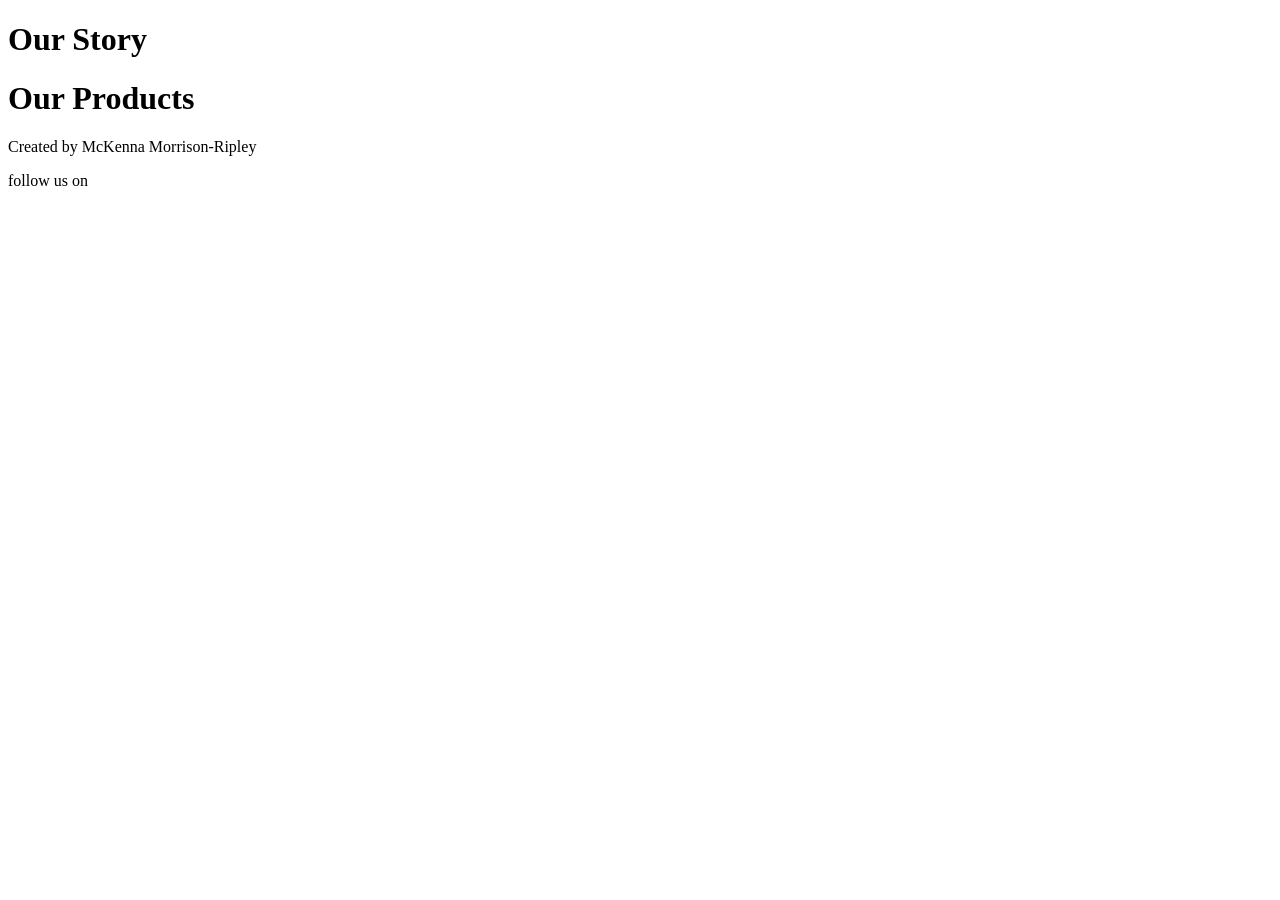
==== index.html @ c157355e "initial commit" ====
<!DOCTYPE html>
<html lang="en">
    <head>
        <meta charset="UTF-8">
        <meta name="viewport" content="width=device-width, initial-scale=1.0">
        <title>using Flexbox</title>
        <link rel="stylesheet" href="styles\styles.css">
    </head>

    <body>
        <main>

            <header>
                <h1></h1>
                <!--insert logo -->
                <nav></nav>
            </header>


            <h1>Our Story</h1>
            <p></p>


            <h1>Our Products</h1>
            <p></p>


            <footer>
                <p>Created by McKenna Morrison-Ripley</p>
                <p>follow us on </p> <!-- insert social media link -->
            </footer>
        </main>
    </body>
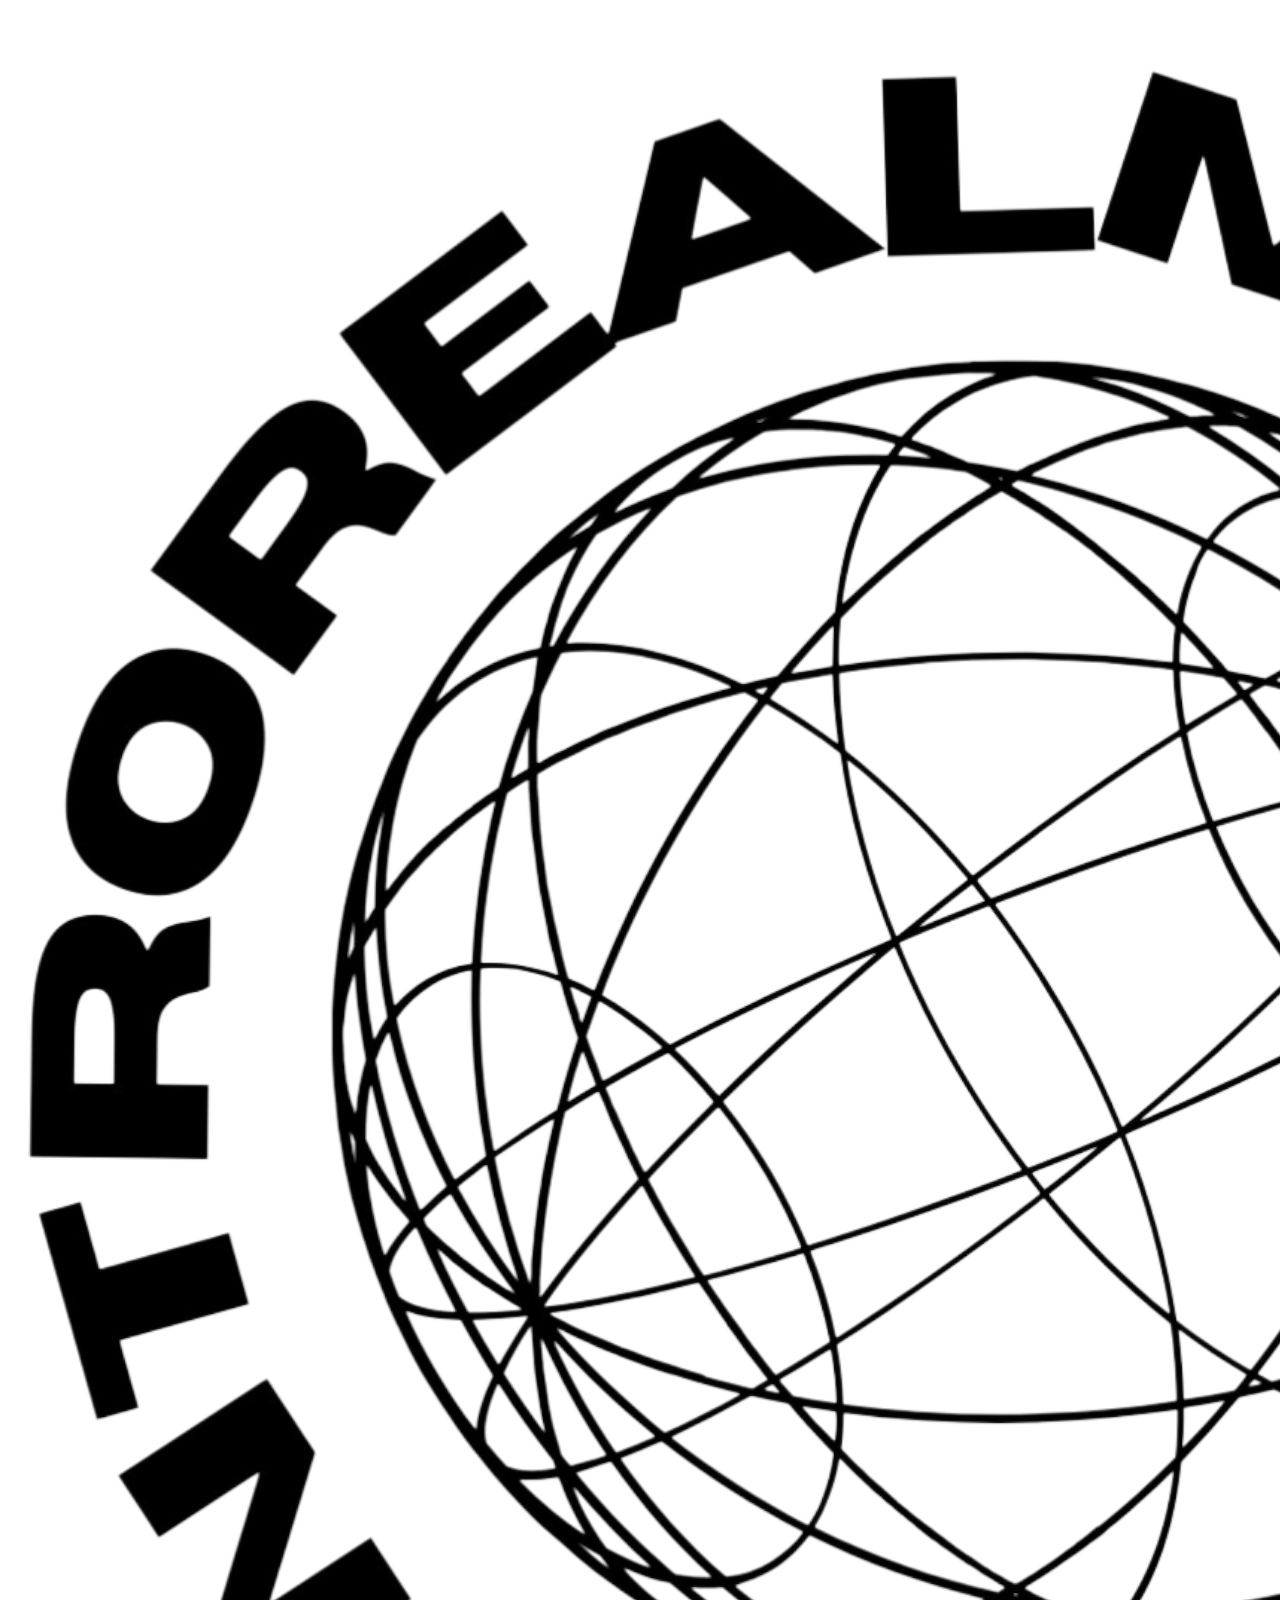
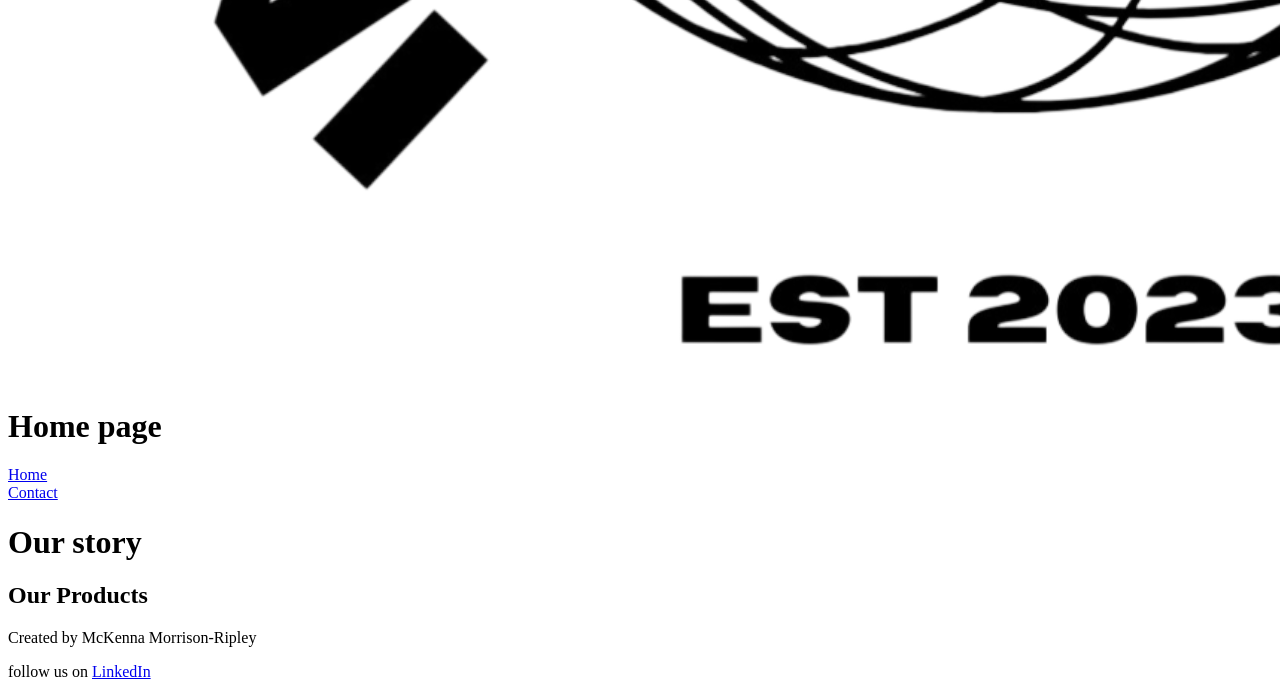
==== commit 2c886436: "innitial commit" ====
--- a/index.html
+++ b/index.html
@@ -1,3 +1,4 @@
+<!--
 <!DOCTYPE html>
 <html lang="en">
     <head>
@@ -11,23 +12,74 @@
         <main>
 
             <header>
-                <h1></h1>
-                <!--insert logo -->
-                <nav></nav>
+                <h1><img src="introrealm logo.png" alt="Introrealm studios with transparent globe"/> Home page</h1>
+                
+               
+                <nav>
+                    <div class="buttons_wrapper">                     
+                        <div class="home_button">
+                            <a href="index.html">Home</a>
+                        </div>
+                        <div class="contact_button">
+                            <a href="contacts.html">Contact</a>
+                        </div>
+                    </div>
+                </nav>
             </header>
 
-
-            <h1>Our Story</h1>
-            <p></p>
-
-
-            <h1>Our Products</h1>
-            <p></p>
-
-
+            <section class="story">
+                 <h1>Our Story</h1>
+                <p></p>
+            </section>
+           
+            <section class="products">
+                <h1>Our Products</h1>
+                <p></p>
+            </section>
+            
             <footer>
                 <p>Created by McKenna Morrison-Ripley</p>
-                <p>follow us on </p> <!-- insert social media link -->
+                <p>follow us on <a href="https://www.linkedin.com/in/mckennamorrisonripley/">LinkedIn</a> </p>
             </footer>
         </main>
-    </body>+    </body>
+
+-->
+    <body>
+        <main>
+
+            <header>
+              <div class="header_wrapper">
+                <h1><img src="introrealm logo.png" alt="Introrealm studios with transparent globe"/> Home page</h1>
+                
+                <!--insert logo -->
+                <nav>
+                    <div class="buttons_wrapper">                     
+                        <div class="home_button">
+                            <a href="index.html">Home</a>
+                        </div>
+                        <div class="contact_button">
+                            <a href="contacts.html">Contact</a>
+                        </div>
+                    </div>
+                </nav>
+              </div>
+            </header>
+
+          <div class="StoryProducts_wrapper"
+                <section class="story">
+                    <h1>Our story</h1>
+                    <p></p>
+                </section>
+
+                <section class="products">
+                    <h1>Our Products</h1>
+                    <p></p>
+                </section>
+          </div>
+            <footer>
+                <p>Created by McKenna Morrison-Ripley</p>
+                <p>follow us on <a href="https://www.linkedin.com/in/mckennamorrisonripley/">LinkedIn</a> </p>
+            </footer>
+        </main>
+    </body> 
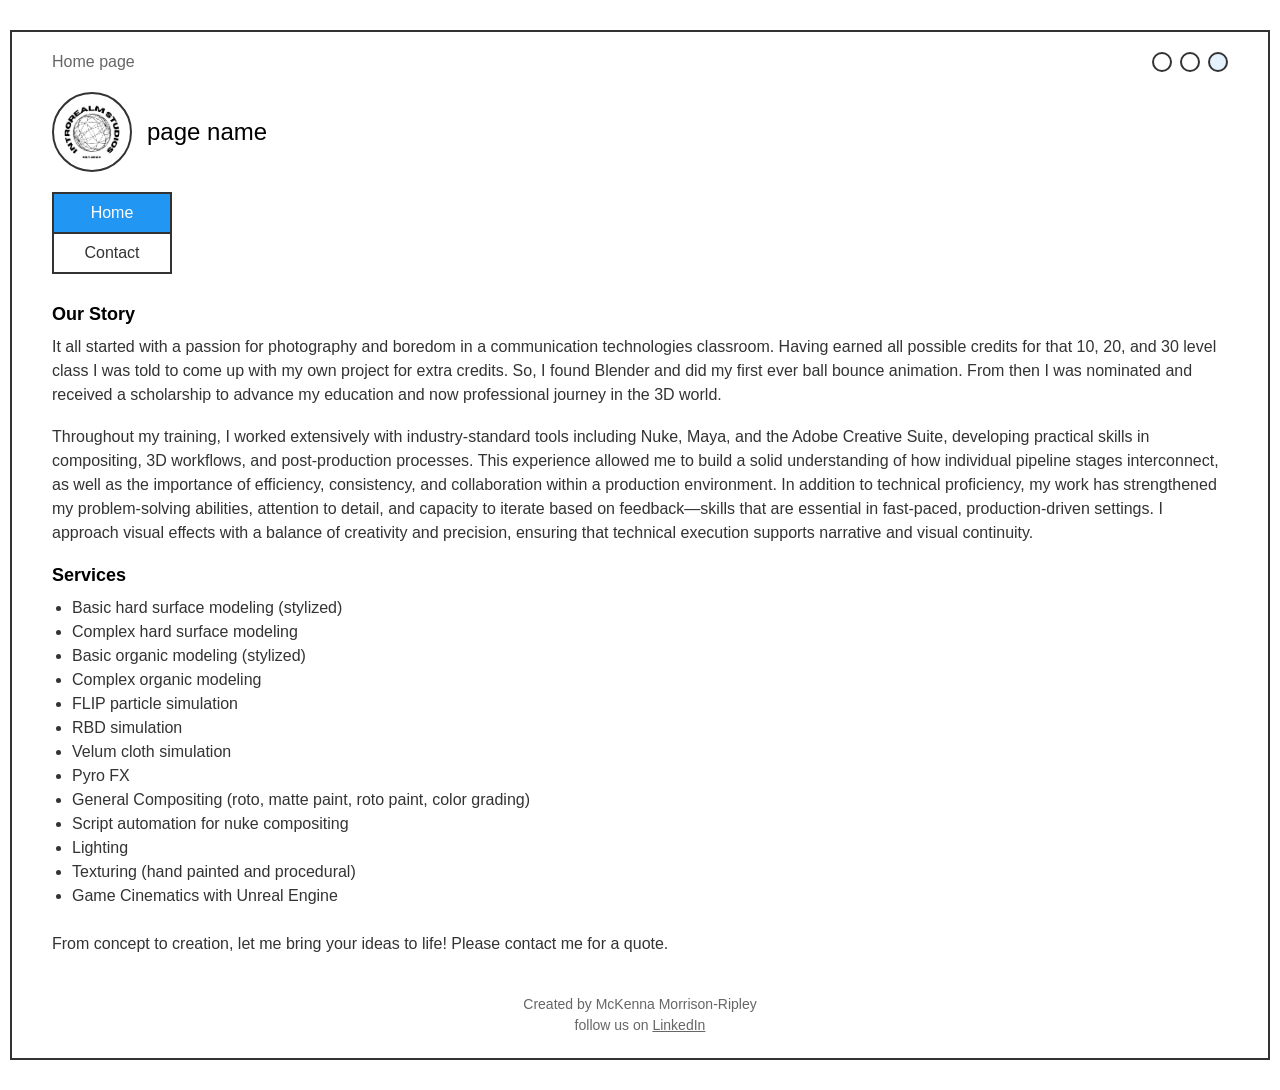
==== commit acf26855: "scrapped the whole thing" ====
--- a/index.html
+++ b/index.html
@@ -1,4 +1,3 @@
-<!--
 <!DOCTYPE html>
 <html lang="en">
     <head>
@@ -8,78 +7,64 @@
         <link rel="stylesheet" href="styles\styles.css">
     </head>
 
+
     <body>
         <main>
+            <div class="top-bar">
+                <span>Home page</span>
+                <div class="window-controls">
+                    <span></span>
+                    <span></span>
+                    <span></span>
+                </div>      
+            </div>
 
             <header>
-                <h1><img src="introrealm logo.png" alt="Introrealm studios with transparent globe"/> Home page</h1>
-                
-               
-                <nav>
-                    <div class="buttons_wrapper">                     
-                        <div class="home_button">
-                            <a href="index.html">Home</a>
+                <div class="header_wrapper">
+                    <div class="brand">
+                        <img src="introrealm logo.png" alt="Introrealm studios with transparent globe"/>
+                        <span>page name</span>
+                    </div>
+                    <nav>
+                        <div class="buttons_wrapper">
+                            <a href="index.html" class="home_button">Home</a>
+                            <a href="contacts.html" class="contact_button">Contact</a>
                         </div>
-                        <div class="contact_button">
-                            <a href="contacts.html">Contact</a>
-                        </div>
-                    </div>
-                </nav>
+                    </nav>
+                </div>
             </header>
 
-            <section class="story">
-                 <h1>Our Story</h1>
-                <p></p>
-            </section>
-           
-            <section class="products">
-                <h1>Our Products</h1>
-                <p></p>
-            </section>
-            
+            <div class="StoryProducts_wrapper">
+                <section class="story">
+                    <h2>Our Story</h2>
+                    <p>It all started with a passion for photography and boredom in a communication technologies classroom. Having earned all possible credits for that 10, 20, and 30 level class I was told to come up with my own project for extra credits. So, I found Blender and did my first ever ball bounce animation. From then I was nominated and received a scholarship to advance my education and now professional journey in the 3D world.</p> </br>
+                    <p>Throughout my training, I worked extensively with industry-standard tools including Nuke, Maya, and the Adobe Creative Suite, developing practical skills in compositing, 3D workflows, and post-production processes. This experience allowed me to build a solid understanding of how individual pipeline stages interconnect, as well as the importance of efficiency, consistency, and collaboration within a production environment. In addition to technical proficiency, my work has strengthened my problem-solving abilities, attention to detail, and capacity to iterate based on feedback—skills that are essential in fast-paced, production-driven settings. I approach visual effects with a balance of creativity and precision, ensuring that technical execution supports narrative and visual continuity.</p>
+                </section>
+
+                <section class="services">
+                    <h2>Services</h2>
+                   <ul>
+                        <li>Basic hard surface modeling (stylized)</li>
+                        <li>Complex hard surface modeling</li>
+                        <li>Basic organic modeling (stylized)</li>
+                        <li>Complex organic modeling</li>
+                        <li>FLIP particle simulation</li>
+                        <li>RBD simulation</li>
+                        <li>Velum cloth simulation</li>
+                        <li>Pyro FX</li>
+                        <li>General Compositing (roto, matte paint, roto paint, color grading)</li>
+                        <li>Script automation for nuke compositing</li>
+                        <li>Lighting </li>
+                        <li>Texturing (hand painted and procedural)</li>
+                        <li>Game Cinematics with Unreal Engine</li>
+                   </ul>
+                    <p> </br>From concept to creation, let me bring your ideas to life! Please contact me for a quote.</p>
+                </section>
+            </div>
             <footer>
-                <p>Created by McKenna Morrison-Ripley</p>
+                  <p>Created by McKenna Morrison-Ripley</p>
                 <p>follow us on <a href="https://www.linkedin.com/in/mckennamorrisonripley/">LinkedIn</a> </p>
             </footer>
         </main>
     </body>
-
--->
-    <body>
-        <main>
-
-            <header>
-              <div class="header_wrapper">
-                <h1><img src="introrealm logo.png" alt="Introrealm studios with transparent globe"/> Home page</h1>
-                
-                <!--insert logo -->
-                <nav>
-                    <div class="buttons_wrapper">                     
-                        <div class="home_button">
-                            <a href="index.html">Home</a>
-                        </div>
-                        <div class="contact_button">
-                            <a href="contacts.html">Contact</a>
-                        </div>
-                    </div>
-                </nav>
-              </div>
-            </header>
-
-          <div class="StoryProducts_wrapper"
-                <section class="story">
-                    <h1>Our story</h1>
-                    <p></p>
-                </section>
-
-                <section class="products">
-                    <h1>Our Products</h1>
-                    <p></p>
-                </section>
-          </div>
-            <footer>
-                <p>Created by McKenna Morrison-Ripley</p>
-                <p>follow us on <a href="https://www.linkedin.com/in/mckennamorrisonripley/">LinkedIn</a> </p>
-            </footer>
-        </main>
-    </body> +</html>
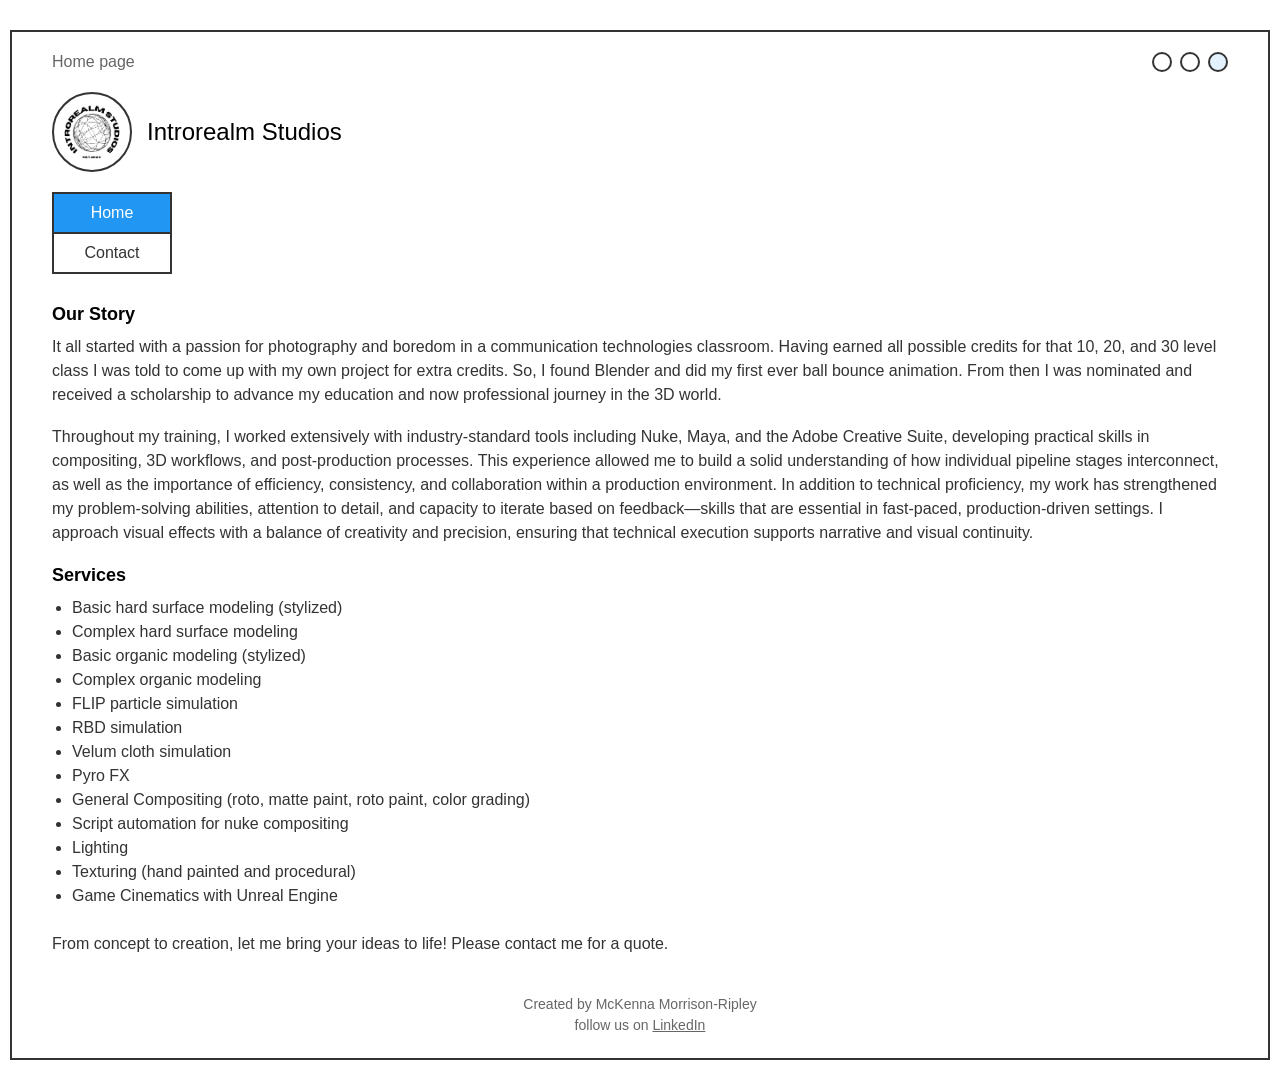
==== commit c4ad39d1: "forgot to change the page name" ====
--- a/index.html
+++ b/index.html
@@ -3,7 +3,7 @@
     <head>
         <meta charset="UTF-8">
         <meta name="viewport" content="width=device-width, initial-scale=1.0">
-        <title>using Flexbox</title>
+        <title>Introrealm Studios</title>
         <link rel="stylesheet" href="styles\styles.css">
     </head>
 
@@ -22,8 +22,8 @@
             <header>
                 <div class="header_wrapper">
                     <div class="brand">
-                        <img src="introrealm logo.png" alt="Introrealm studios with transparent globe"/>
-                        <span>page name</span>
+                        <img src="introrealm_logo.png" alt="Introrealm studios with transparent globe">
+                        <span>Introrealm Studios</span>
                     </div>
                     <nav>
                         <div class="buttons_wrapper">
